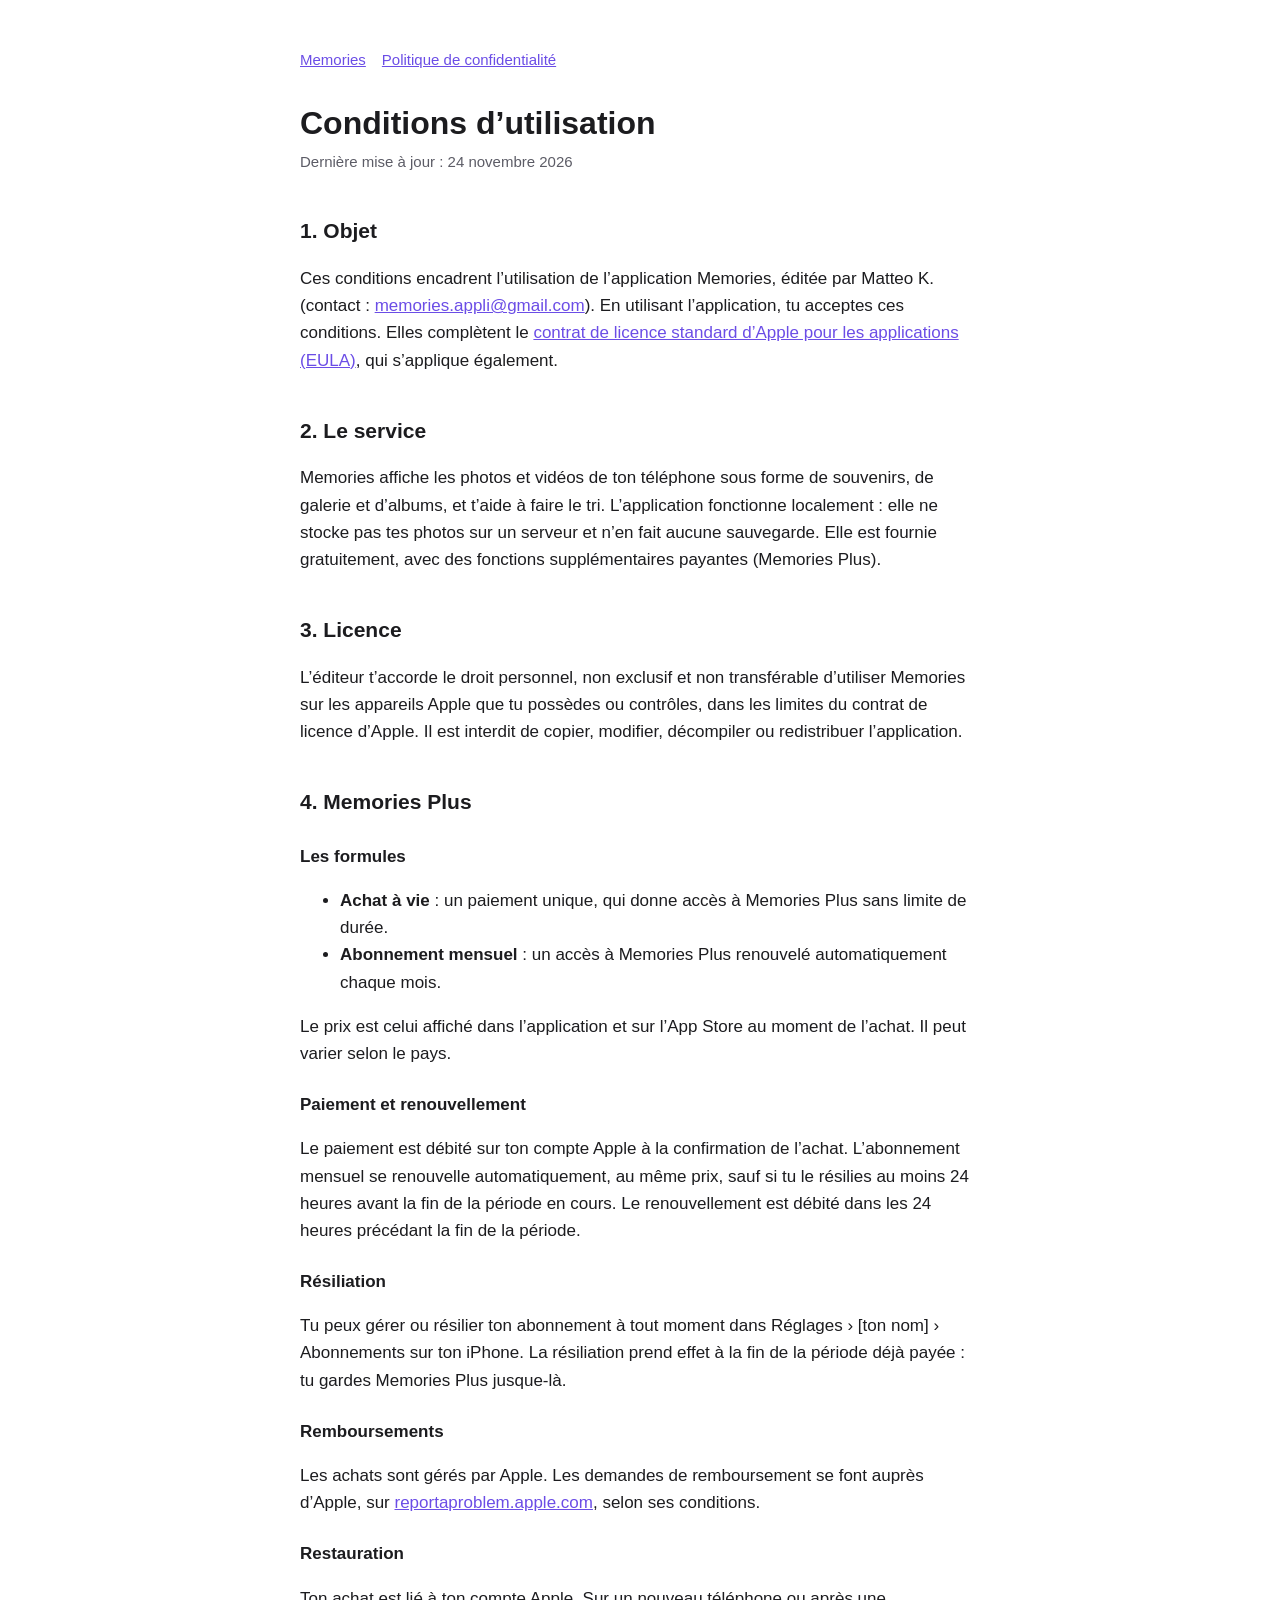
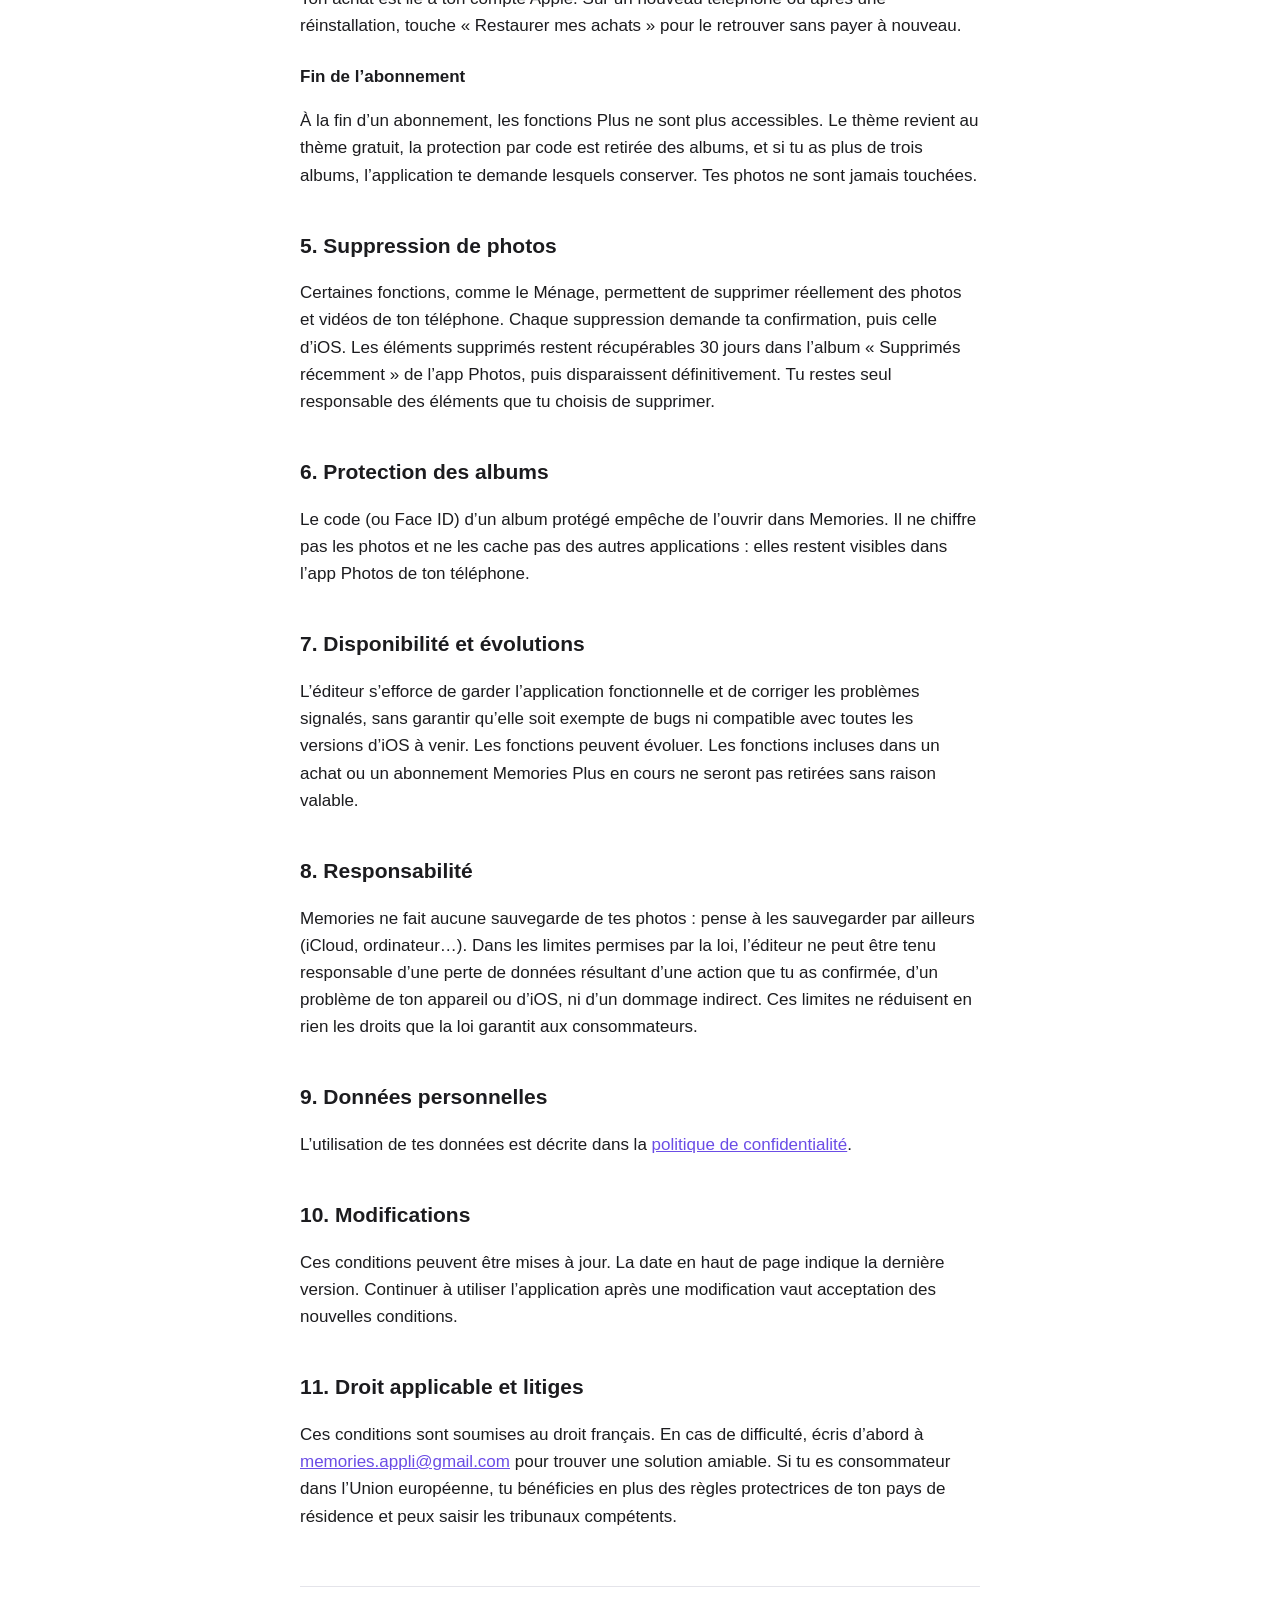
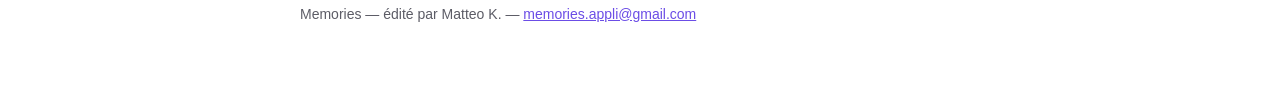
==== conditions.html @ fd89fb9f "Pages légales de Memories : confidentialité et conditions d'utilisation" ====
<!DOCTYPE html>
<html lang="fr">
<head>
  <meta charset="utf-8">
  <meta name="viewport" content="width=device-width, initial-scale=1">
  <title>Conditions d’utilisation — Memories</title>
  <link rel="stylesheet" href="style.css">
</head>
<body>
<main>
  <nav><a href="index.html">Memories</a><a href="confidentialite.html">Politique de confidentialité</a></nav>

  <h1>Conditions d’utilisation</h1>
  <p class="meta">Dernière mise à jour : 24 novembre 2026</p>

  <h2>1. Objet</h2>
  <p>Ces conditions encadrent l’utilisation de l’application Memories, éditée par Matteo K. (contact : <a href="mailto:memories.appli@gmail.com">memories.appli@gmail.com</a>). En utilisant l’application, tu acceptes ces conditions. Elles complètent le <a href="https://www.apple.com/legal/internet-services/itunes/dev/stdeula/">contrat de licence standard d’Apple pour les applications (EULA)</a>, qui s’applique également.</p>

  <h2>2. Le service</h2>
  <p>Memories affiche les photos et vidéos de ton téléphone sous forme de souvenirs, de galerie et d’albums, et t’aide à faire le tri. L’application fonctionne localement : elle ne stocke pas tes photos sur un serveur et n’en fait aucune sauvegarde. Elle est fournie gratuitement, avec des fonctions supplémentaires payantes (Memories Plus).</p>

  <h2>3. Licence</h2>
  <p>L’éditeur t’accorde le droit personnel, non exclusif et non transférable d’utiliser Memories sur les appareils Apple que tu possèdes ou contrôles, dans les limites du contrat de licence d’Apple. Il est interdit de copier, modifier, décompiler ou redistribuer l’application.</p>

  <h2>4. Memories Plus</h2>
  <h3>Les formules</h3>
  <ul>
    <li><strong>Achat à vie</strong> : un paiement unique, qui donne accès à Memories Plus sans limite de durée.</li>
    <li><strong>Abonnement mensuel</strong> : un accès à Memories Plus renouvelé automatiquement chaque mois.</li>
  </ul>
  <p>Le prix est celui affiché dans l’application et sur l’App Store au moment de l’achat. Il peut varier selon le pays.</p>
  <h3>Paiement et renouvellement</h3>
  <p>Le paiement est débité sur ton compte Apple à la confirmation de l’achat. L’abonnement mensuel se renouvelle automatiquement, au même prix, sauf si tu le résilies au moins 24 heures avant la fin de la période en cours. Le renouvellement est débité dans les 24 heures précédant la fin de la période.</p>
  <h3>Résiliation</h3>
  <p>Tu peux gérer ou résilier ton abonnement à tout moment dans Réglages › [ton nom] › Abonnements sur ton iPhone. La résiliation prend effet à la fin de la période déjà payée : tu gardes Memories Plus jusque-là.</p>
  <h3>Remboursements</h3>
  <p>Les achats sont gérés par Apple. Les demandes de remboursement se font auprès d’Apple, sur <a href="https://reportaproblem.apple.com">reportaproblem.apple.com</a>, selon ses conditions.</p>
  <h3>Restauration</h3>
  <p>Ton achat est lié à ton compte Apple. Sur un nouveau téléphone ou après une réinstallation, touche « Restaurer mes achats » pour le retrouver sans payer à nouveau.</p>
  <h3>Fin de l’abonnement</h3>
  <p>À la fin d’un abonnement, les fonctions Plus ne sont plus accessibles. Le thème revient au thème gratuit, la protection par code est retirée des albums, et si tu as plus de trois albums, l’application te demande lesquels conserver. Tes photos ne sont jamais touchées.</p>

  <h2>5. Suppression de photos</h2>
  <p>Certaines fonctions, comme le Ménage, permettent de supprimer réellement des photos et vidéos de ton téléphone. Chaque suppression demande ta confirmation, puis celle d’iOS. Les éléments supprimés restent récupérables 30 jours dans l’album « Supprimés récemment » de l’app Photos, puis disparaissent définitivement. Tu restes seul responsable des éléments que tu choisis de supprimer.</p>

  <h2>6. Protection des albums</h2>
  <p>Le code (ou Face ID) d’un album protégé empêche de l’ouvrir dans Memories. Il ne chiffre pas les photos et ne les cache pas des autres applications : elles restent visibles dans l’app Photos de ton téléphone.</p>

  <h2>7. Disponibilité et évolutions</h2>
  <p>L’éditeur s’efforce de garder l’application fonctionnelle et de corriger les problèmes signalés, sans garantir qu’elle soit exempte de bugs ni compatible avec toutes les versions d’iOS à venir. Les fonctions peuvent évoluer. Les fonctions incluses dans un achat ou un abonnement Memories Plus en cours ne seront pas retirées sans raison valable.</p>

  <h2>8. Responsabilité</h2>
  <p>Memories ne fait aucune sauvegarde de tes photos : pense à les sauvegarder par ailleurs (iCloud, ordinateur…). Dans les limites permises par la loi, l’éditeur ne peut être tenu responsable d’une perte de données résultant d’une action que tu as confirmée, d’un problème de ton appareil ou d’iOS, ni d’un dommage indirect. Ces limites ne réduisent en rien les droits que la loi garantit aux consommateurs.</p>

  <h2>9. Données personnelles</h2>
  <p>L’utilisation de tes données est décrite dans la <a href="confidentialite.html">politique de confidentialité</a>.</p>

  <h2>10. Modifications</h2>
  <p>Ces conditions peuvent être mises à jour. La date en haut de page indique la dernière version. Continuer à utiliser l’application après une modification vaut acceptation des nouvelles conditions.</p>

  <h2>11. Droit applicable et litiges</h2>
  <p>Ces conditions sont soumises au droit français. En cas de difficulté, écris d’abord à <a href="mailto:memories.appli@gmail.com">memories.appli@gmail.com</a> pour trouver une solution amiable. Si tu es consommateur dans l’Union européenne, tu bénéficies en plus des règles protectrices de ton pays de résidence et peux saisir les tribunaux compétents.</p>

  <footer>Memories — édité par Matteo K. — <a href="mailto:memories.appli@gmail.com">memories.appli@gmail.com</a></footer>
</main>
</body>
</html>
---- style.css ----
:root {
  --bg: #ffffff;
  --text: #1c1c1f;
  --muted: #5c5c66;
  --accent: #6b4de6;
  --border: #e4e4ea;
  --card: #f6f6f9;
}
@media (prefers-color-scheme: dark) {
  :root {
    --bg: #0b0b0f;
    --text: #ececf1;
    --muted: #a3a3ad;
    --accent: #a995ff;
    --border: #26262e;
    --card: #15151b;
  }
}
* { box-sizing: border-box; }
body {
  margin: 0;
  background: var(--bg);
  color: var(--text);
  font: 17px/1.6 -apple-system, BlinkMacSystemFont, "Segoe UI", Roboto, sans-serif;
  -webkit-text-size-adjust: 100%;
}
main { max-width: 720px; margin: 0 auto; padding: 48px 20px 64px; }
nav { font-size: 15px; margin-bottom: 32px; }
nav a { margin-right: 16px; }
a { color: var(--accent); }
h1 { font-size: 32px; line-height: 1.2; margin: 0 0 8px; }
h2 { font-size: 21px; margin: 40px 0 8px; }
h3 { font-size: 17px; margin: 24px 0 4px; }
.meta { color: var(--muted); font-size: 15px; margin: 0 0 32px; }
.summary {
  background: var(--card);
  border: 1px solid var(--border);
  border-radius: 14px;
  padding: 16px 20px;
}
.summary p { margin: 0 0 8px; }
.summary ul { margin: 0; padding-left: 20px; }
table { width: 100%; border-collapse: collapse; font-size: 15px; margin: 12px 0; }
th, td { text-align: left; vertical-align: top; padding: 10px 8px; border-bottom: 1px solid var(--border); }
th { color: var(--muted); font-weight: 600; }
footer { margin-top: 56px; padding-top: 16px; border-top: 1px solid var(--border); color: var(--muted); font-size: 14px; }
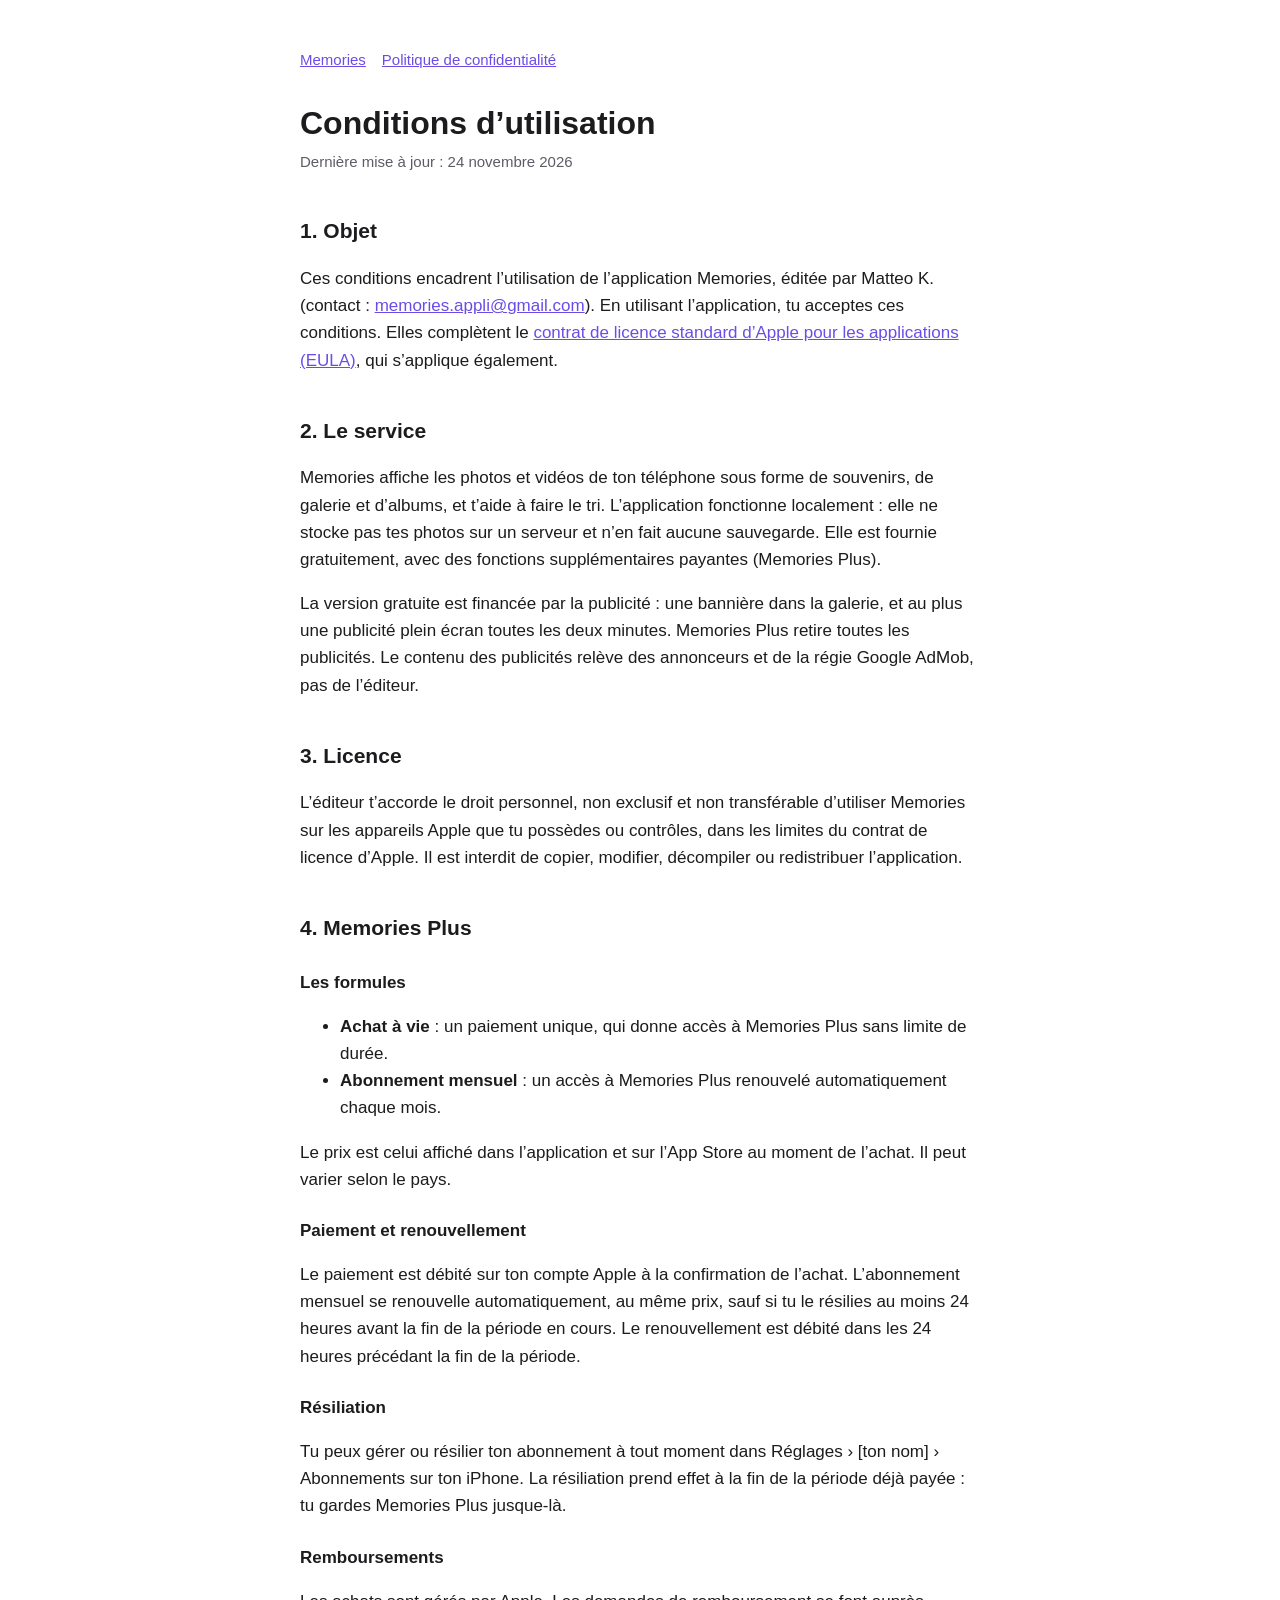
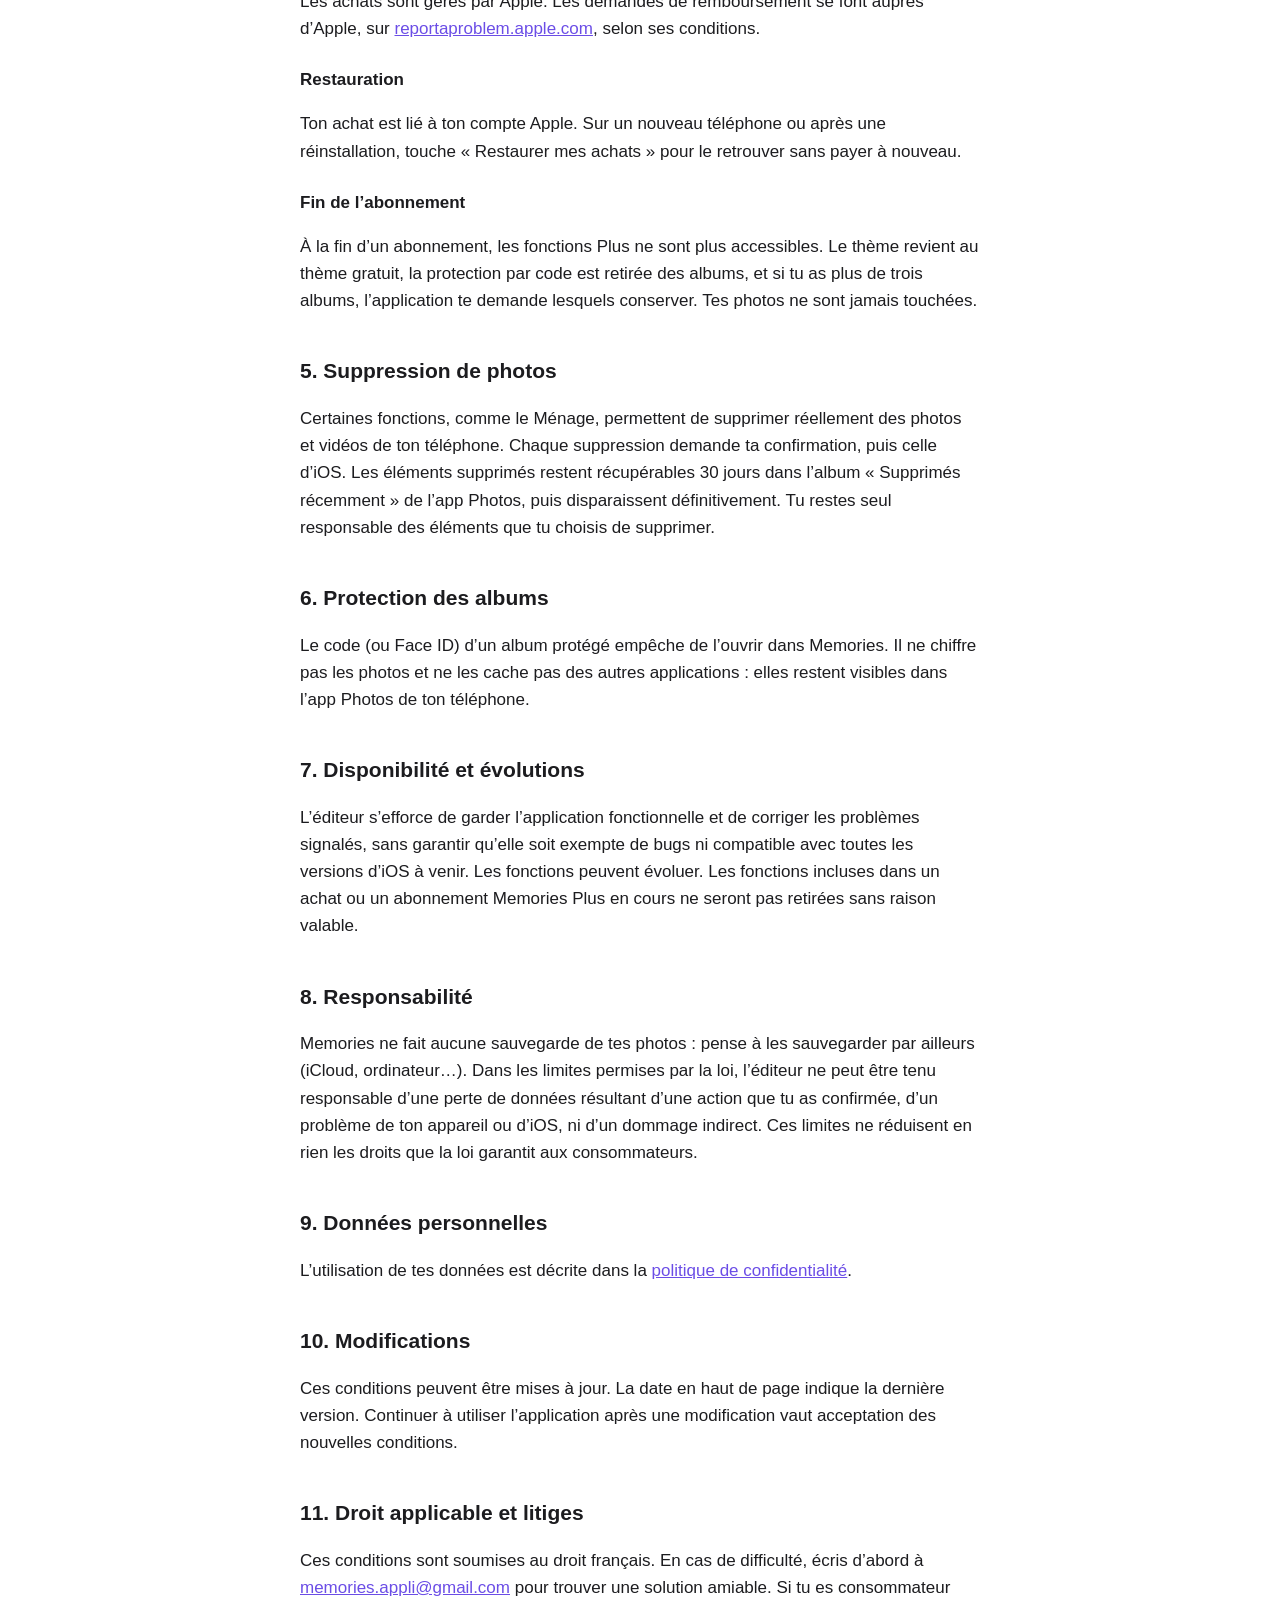
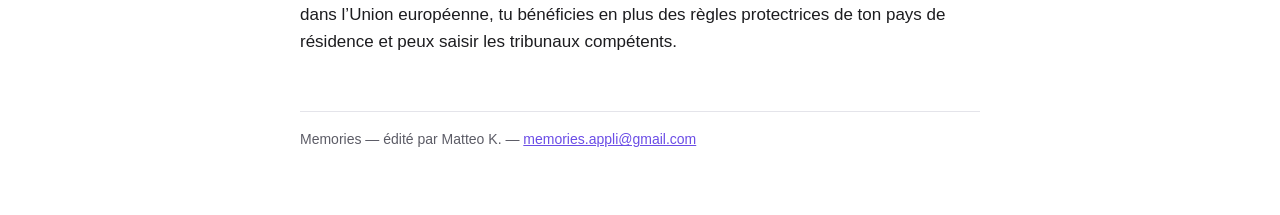
==== commit 60ce3919: "Ajout de la publicité (version gratuite) aux pages légales" ====
--- a/conditions.html
+++ b/conditions.html
@@ -18,6 +18,7 @@
 
   <h2>2. Le service</h2>
   <p>Memories affiche les photos et vidéos de ton téléphone sous forme de souvenirs, de galerie et d’albums, et t’aide à faire le tri. L’application fonctionne localement : elle ne stocke pas tes photos sur un serveur et n’en fait aucune sauvegarde. Elle est fournie gratuitement, avec des fonctions supplémentaires payantes (Memories Plus).</p>
+  <p>La version gratuite est financée par la publicité : une bannière dans la galerie, et au plus une publicité plein écran toutes les deux minutes. Memories Plus retire toutes les publicités. Le contenu des publicités relève des annonceurs et de la régie Google AdMob, pas de l’éditeur.</p>
 
   <h2>3. Licence</h2>
   <p>L’éditeur t’accorde le droit personnel, non exclusif et non transférable d’utiliser Memories sur les appareils Apple que tu possèdes ou contrôles, dans les limites du contrat de licence d’Apple. Il est interdit de copier, modifier, décompiler ou redistribuer l’application.</p>
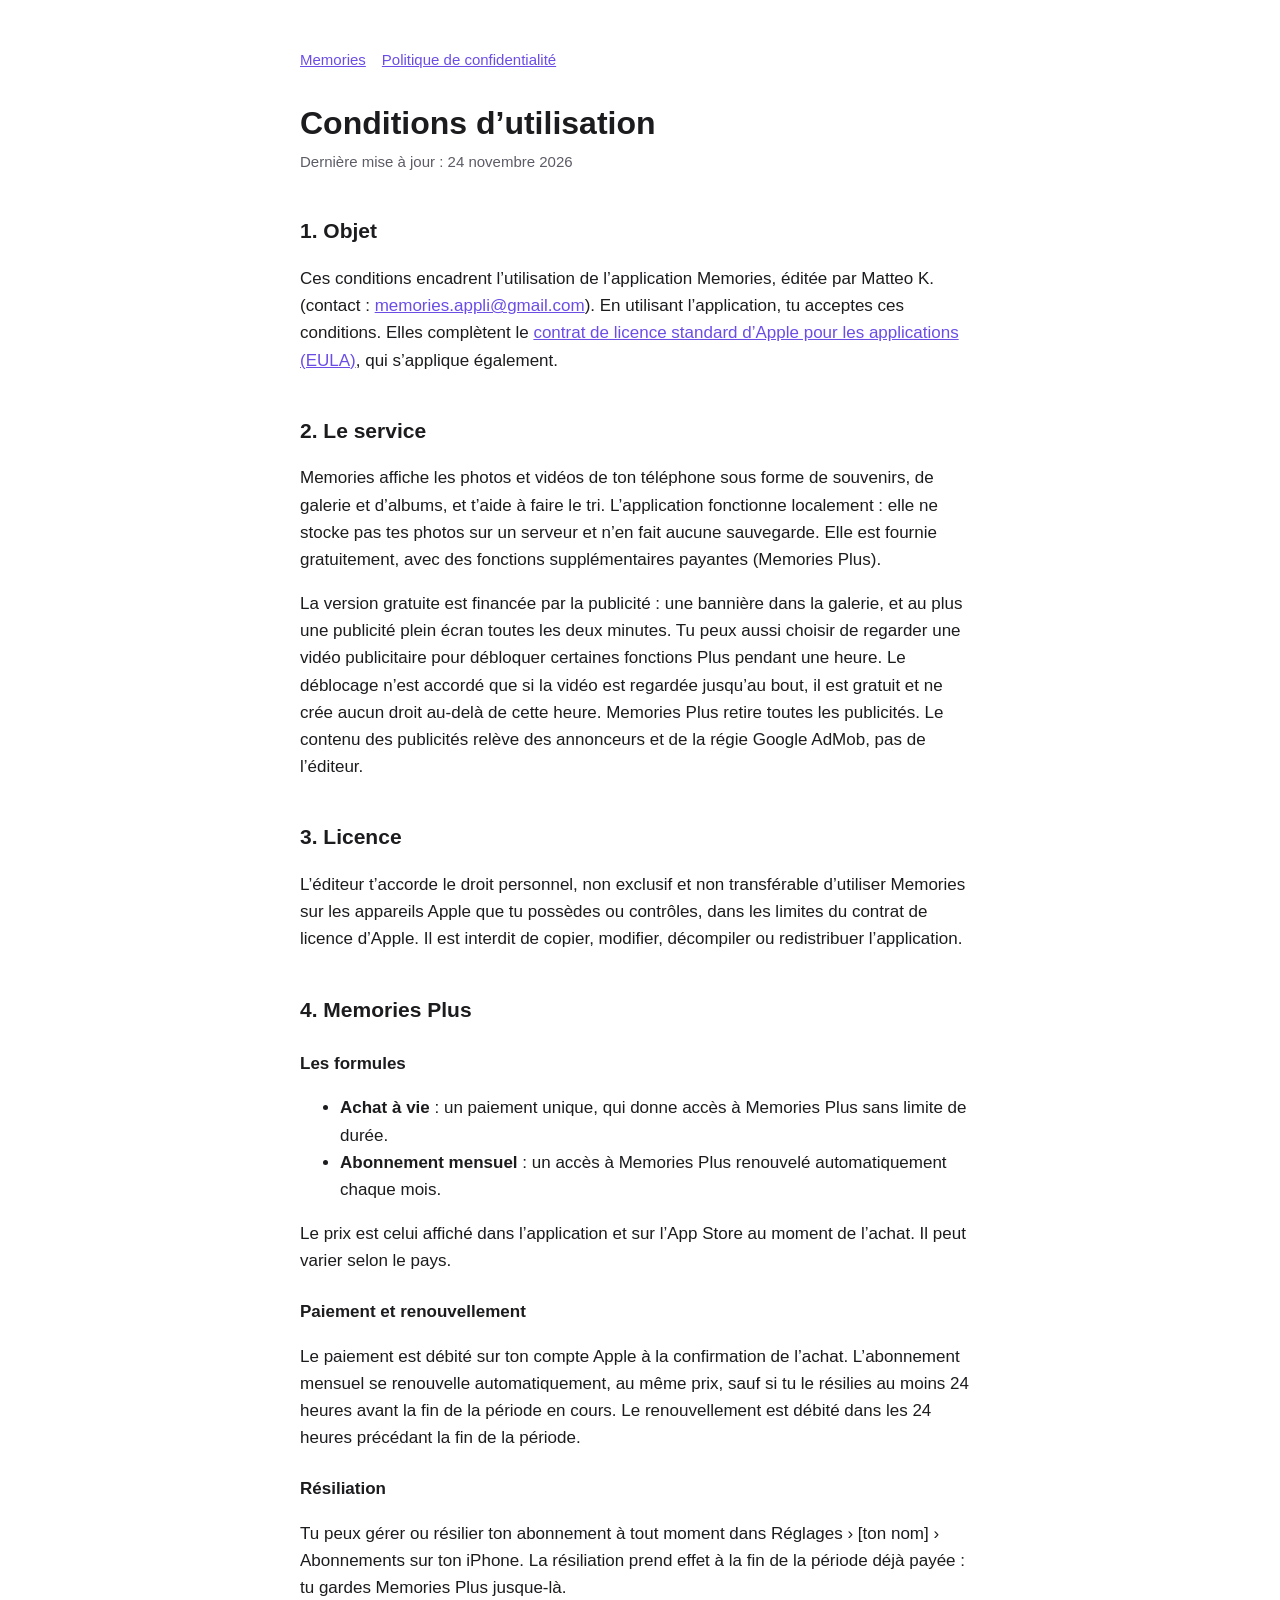
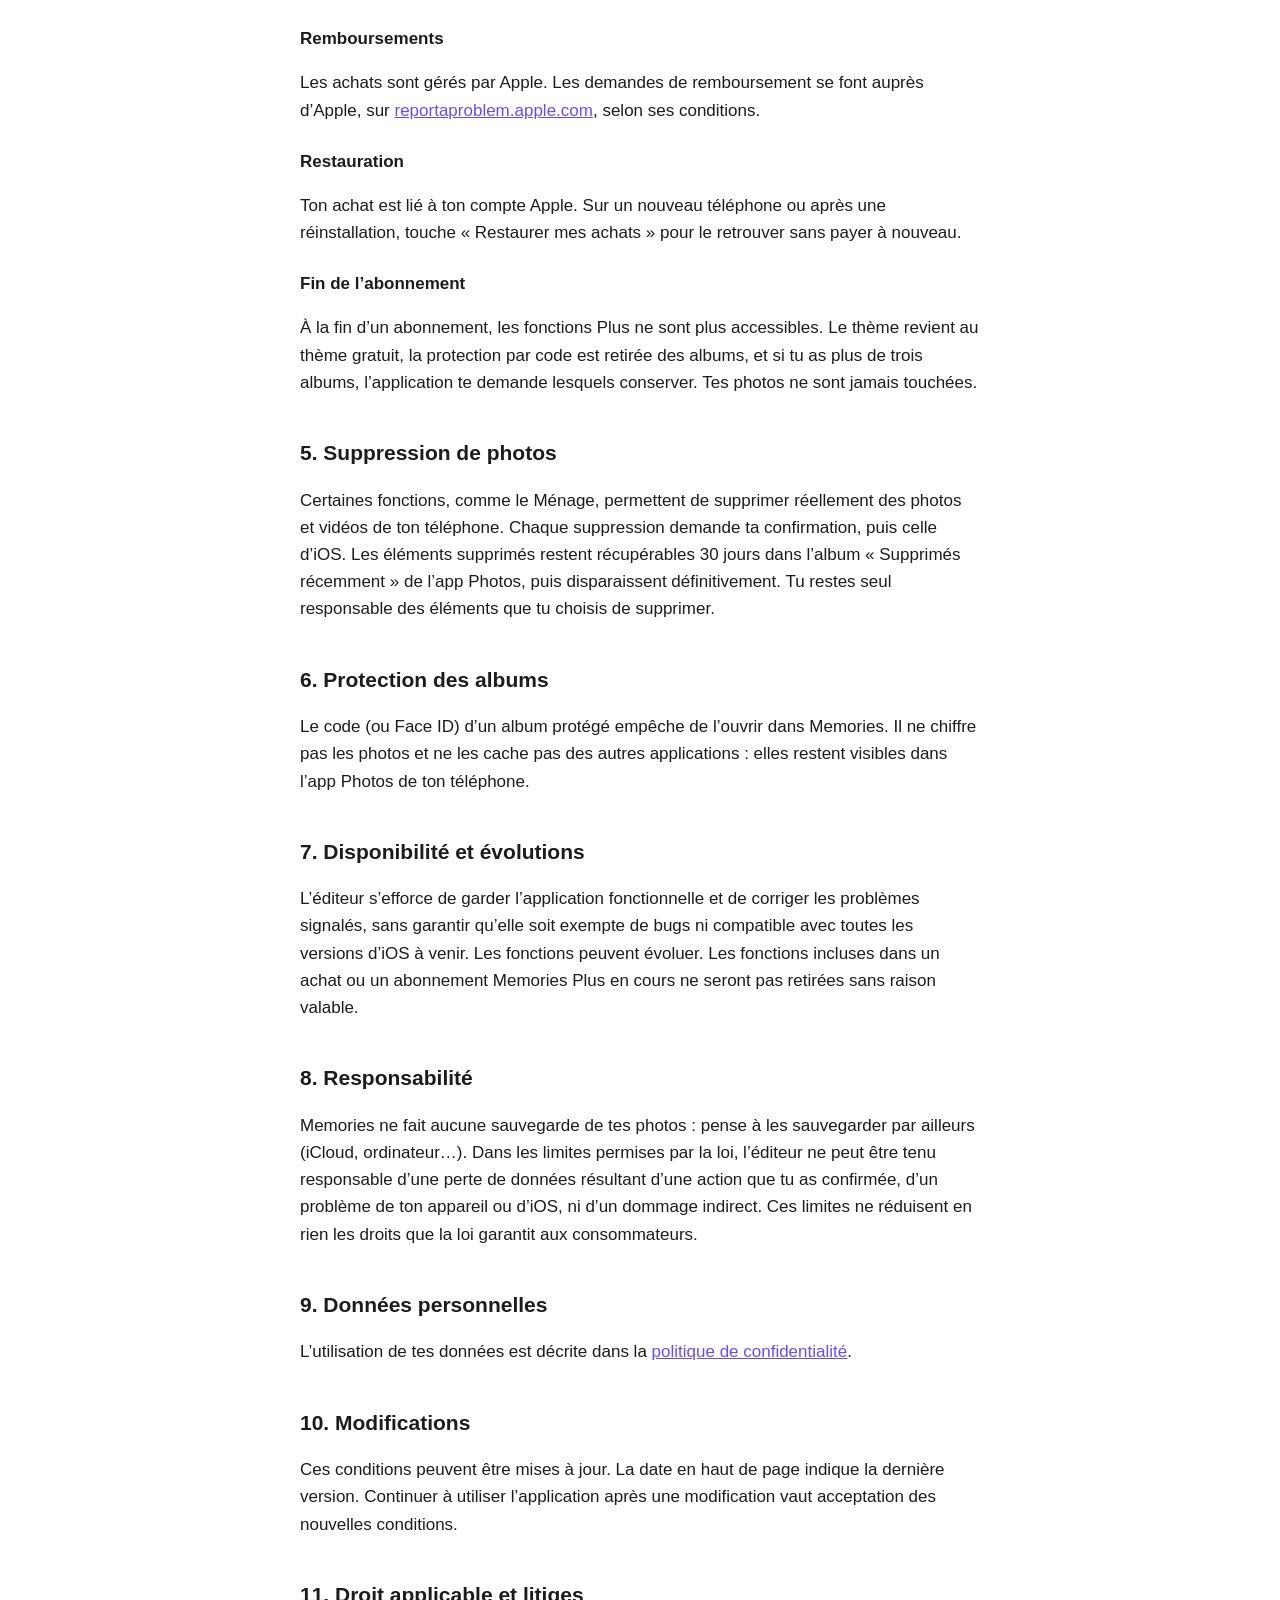
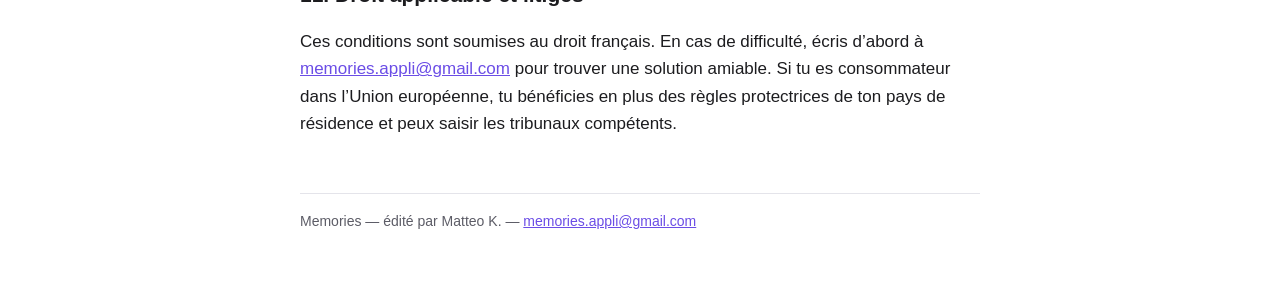
==== commit 3f285a62: "Pages légales : pubs récompensées (déblocage 1 h)" ====
--- a/conditions.html
+++ b/conditions.html
@@ -18,7 +18,7 @@
 
   <h2>2. Le service</h2>
   <p>Memories affiche les photos et vidéos de ton téléphone sous forme de souvenirs, de galerie et d’albums, et t’aide à faire le tri. L’application fonctionne localement : elle ne stocke pas tes photos sur un serveur et n’en fait aucune sauvegarde. Elle est fournie gratuitement, avec des fonctions supplémentaires payantes (Memories Plus).</p>
-  <p>La version gratuite est financée par la publicité : une bannière dans la galerie, et au plus une publicité plein écran toutes les deux minutes. Memories Plus retire toutes les publicités. Le contenu des publicités relève des annonceurs et de la régie Google AdMob, pas de l’éditeur.</p>
+  <p>La version gratuite est financée par la publicité : une bannière dans la galerie, et au plus une publicité plein écran toutes les deux minutes. Tu peux aussi choisir de regarder une vidéo publicitaire pour débloquer certaines fonctions Plus pendant une heure. Le déblocage n’est accordé que si la vidéo est regardée jusqu’au bout, il est gratuit et ne crée aucun droit au-delà de cette heure. Memories Plus retire toutes les publicités. Le contenu des publicités relève des annonceurs et de la régie Google AdMob, pas de l’éditeur.</p>
 
   <h2>3. Licence</h2>
   <p>L’éditeur t’accorde le droit personnel, non exclusif et non transférable d’utiliser Memories sur les appareils Apple que tu possèdes ou contrôles, dans les limites du contrat de licence d’Apple. Il est interdit de copier, modifier, décompiler ou redistribuer l’application.</p>
